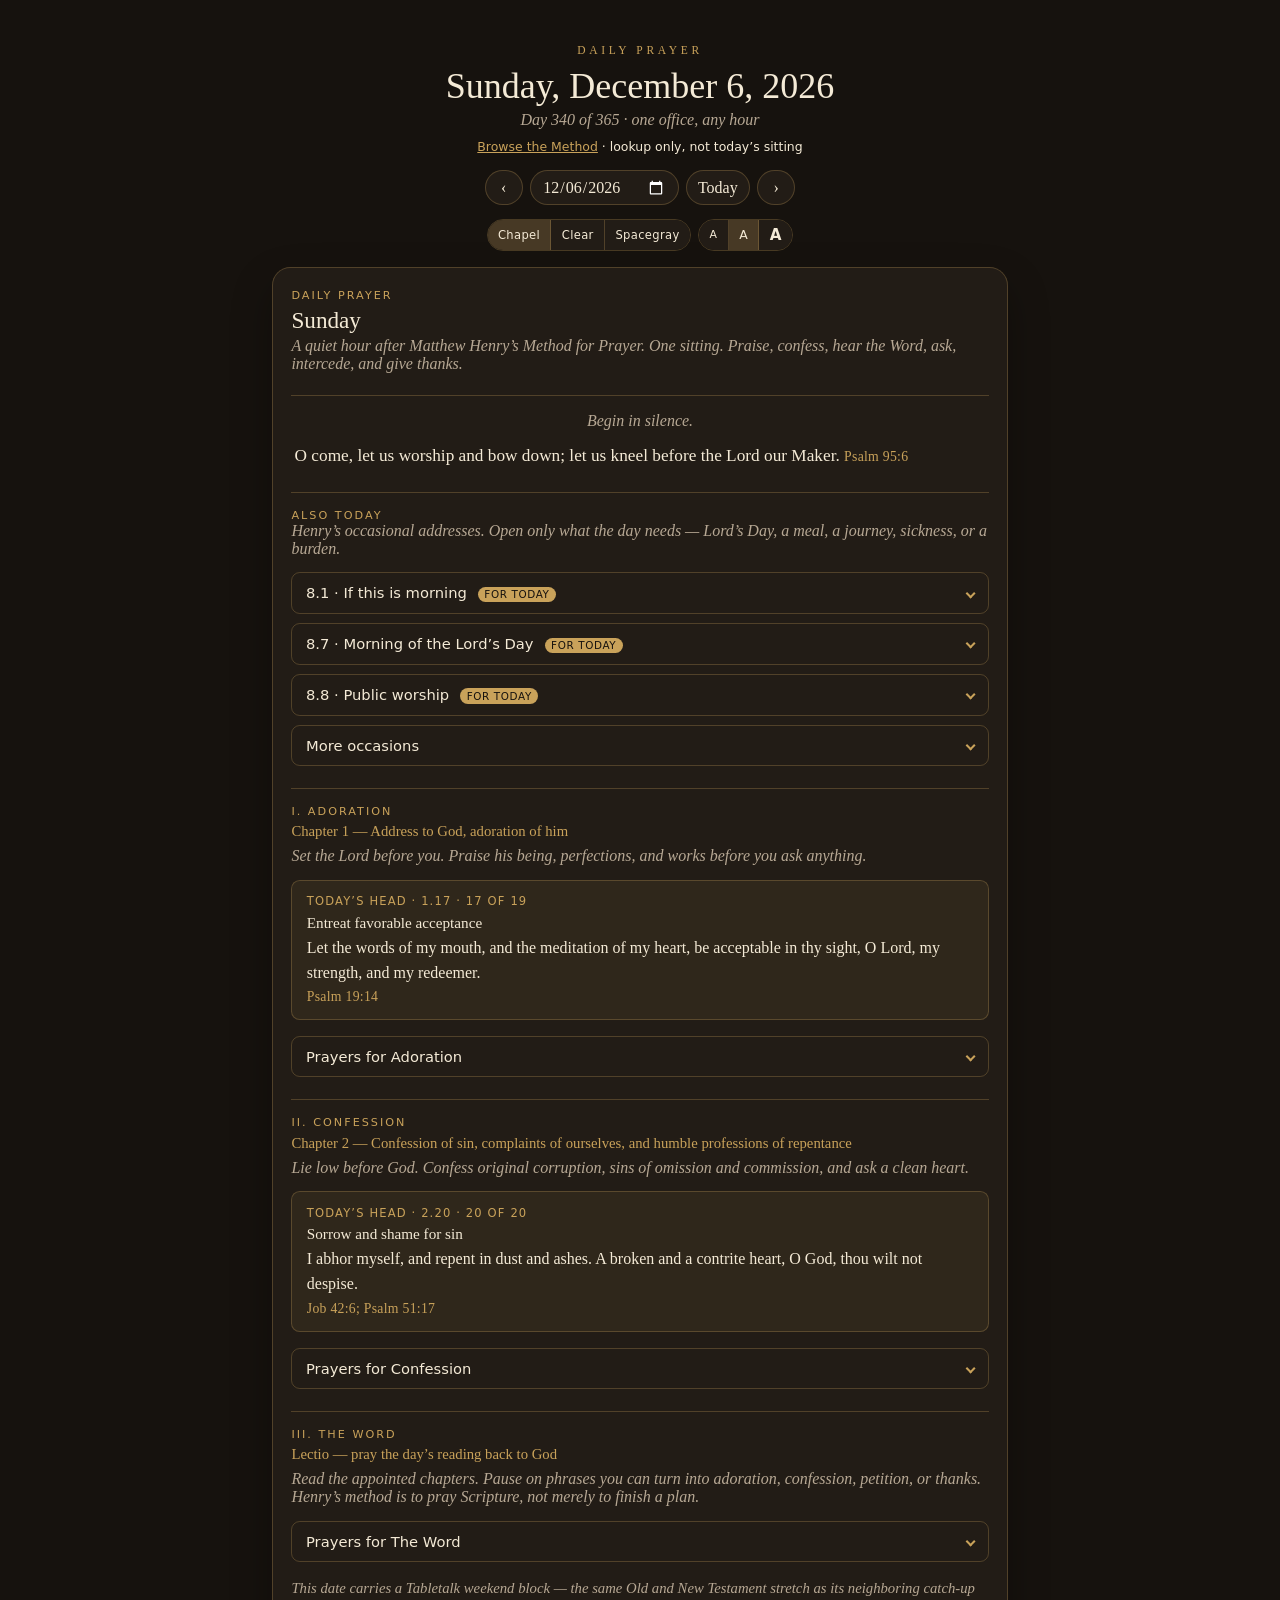
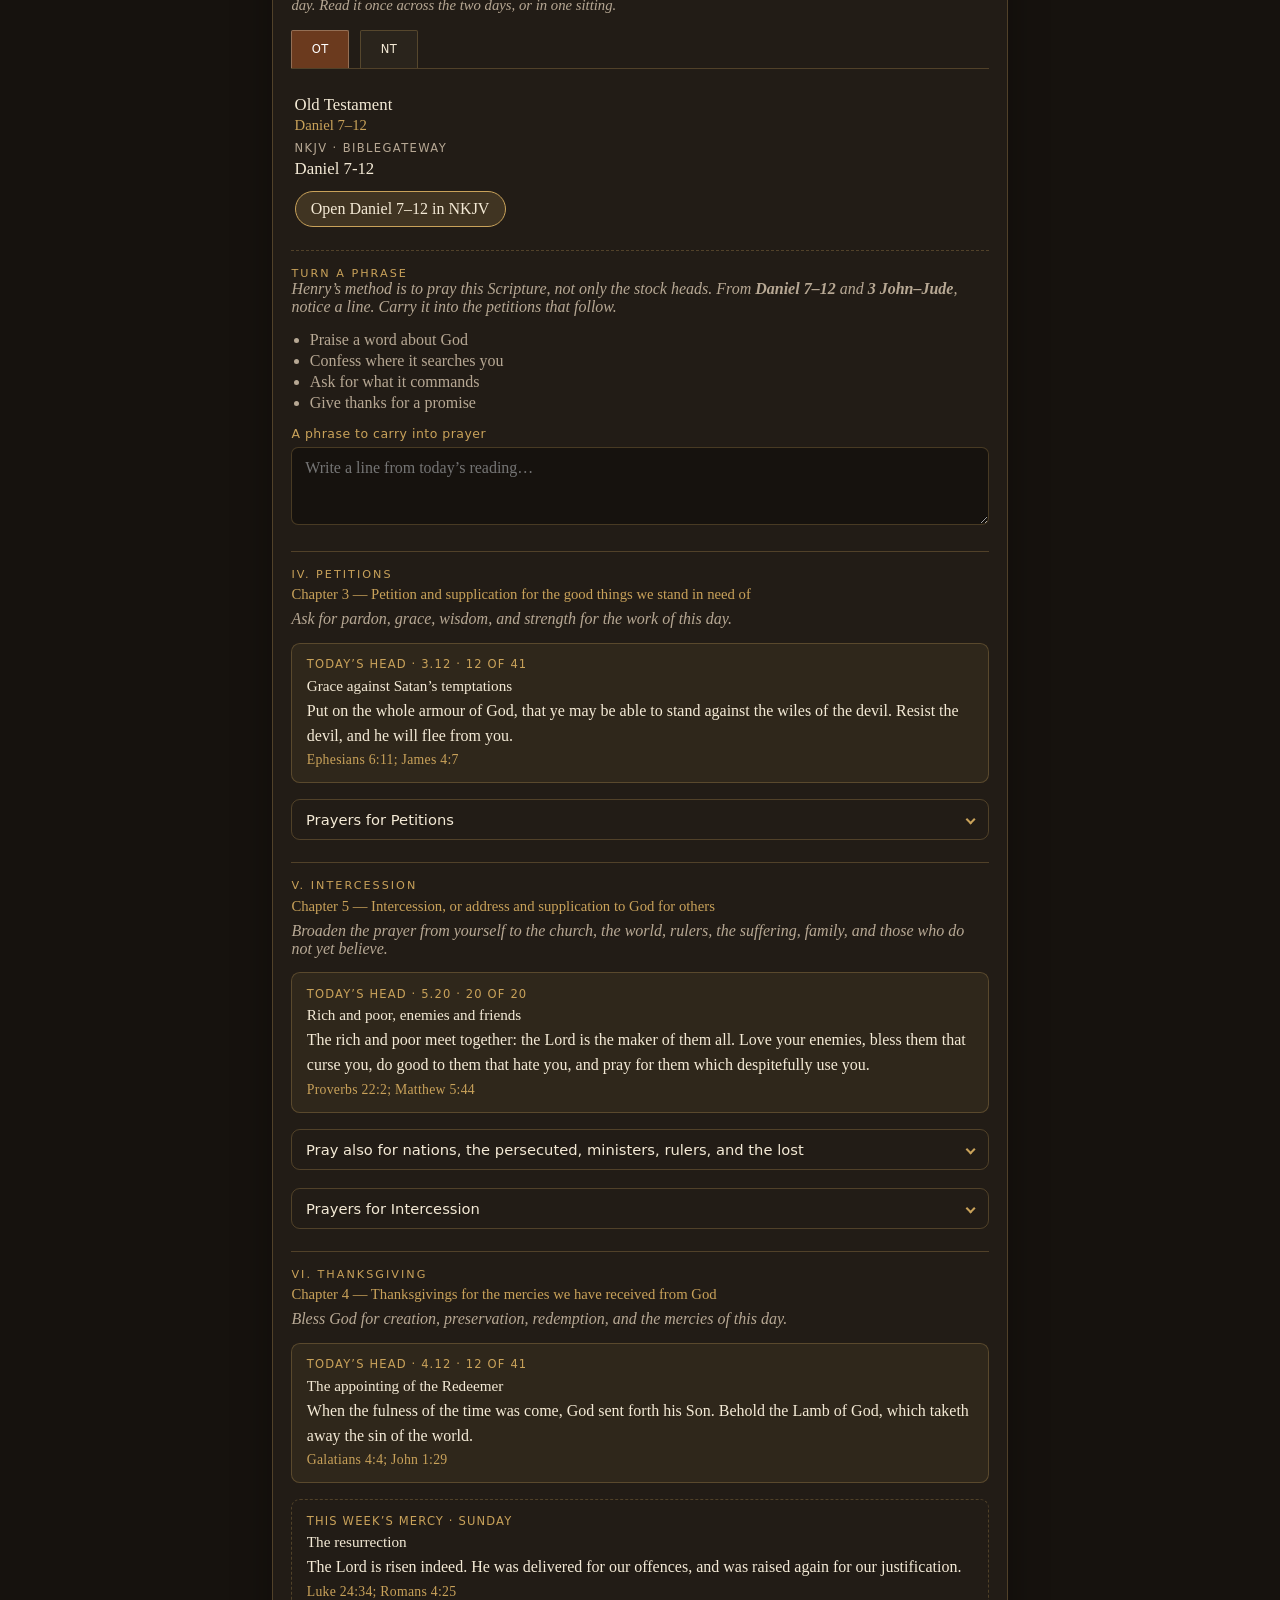
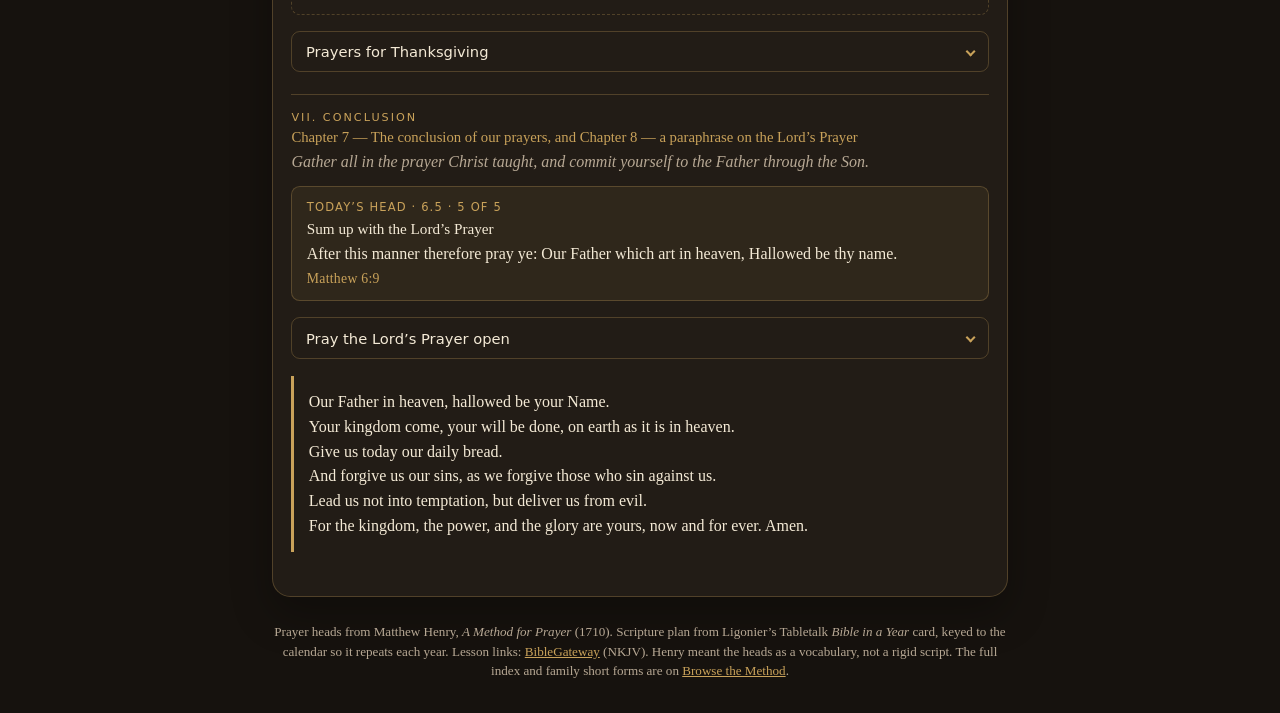
==== web/index.html @ b6357382 "Start Daily Prayer, a Matthew Henry office with a year-repeating Tabletalk plan. Serve on 8767 besid" ====
<!DOCTYPE html>
<html lang="en">
<head>
  <meta charset="utf-8">
  <meta name="viewport" content="width=device-width, initial-scale=1, viewport-fit=cover">
  <meta name="theme-color" content="#1a1612">
  <meta name="description" content="A daily prayer office after Matthew Henry’s Method, with a year-repeating Bible-in-a-year reading plan.">
  <title>Daily Prayer</title>
  <link rel="manifest" href="manifest.webmanifest">
  <link rel="icon" href="icons/icon.svg" type="image/svg+xml">
  <link rel="apple-touch-icon" href="icons/icon.svg">
  <script>
    (function () {
      const root = document.documentElement;
      let theme = localStorage.getItem("dp-theme") || "chapel";
      if (!["chapel", "clear", "spacegray"].includes(theme)) theme = "chapel";
      root.dataset.theme = theme;
      root.dataset.size = localStorage.getItem("dp-size") || "md";
    })();
  </script>
  <link rel="stylesheet" href="styles.css">
</head>
<body>
  <div class="app">
    <header class="masthead">
      <p class="brand">Daily Prayer</p>
      <h1 id="civil-date">Loading…</h1>
      <p id="progress" class="progress"></p>
      <p class="mast-link"><a href="method.html">Browse the Method</a> · lookup only, not today’s sitting</p>
      <div class="date-nav">
        <button type="button" id="prev-day" aria-label="Previous day">‹</button>
        <input type="date" id="date-input" aria-label="Choose date">
        <button type="button" id="today">Today</button>
        <button type="button" id="next-day" aria-label="Next day">›</button>
      </div>
      <div class="appearance" role="toolbar" aria-label="Reading appearance">
        <div class="appearance__group" role="group" aria-label="Theme">
          <button type="button" data-theme="chapel" title="Chapel">Chapel</button>
          <button type="button" data-theme="clear" title="Clear reading">Clear</button>
          <button type="button" data-theme="spacegray" title="Spacegray">Spacegray</button>
        </div>
        <div class="appearance__group appearance__sizes" role="group" aria-label="Text size">
          <button type="button" data-size="sm" title="Smaller text">A</button>
          <button type="button" data-size="md" title="Medium text">A</button>
          <button type="button" data-size="lg" title="Larger text">A</button>
        </div>
      </div>
    </header>

    <main id="office" class="office"></main>

    <footer class="colophon">
      Prayer heads from Matthew Henry, <cite>A Method for Prayer</cite> (1710).
      Scripture plan from Ligonier’s Tabletalk <cite>Bible in a Year</cite> card, keyed to the calendar so it repeats each year.
      Lesson links: <a href="https://www.biblegateway.com/">BibleGateway</a> (NKJV).
      Henry meant the heads as a vocabulary, not a rigid script.
      The full index and family short forms are on <a href="method.html">Browse the Method</a>.
    </footer>
  </div>

  <script src="js/bible.js"></script>
  <script src="js/app.js"></script>
</body>
</html>
---- web/styles.css ----
:root,
html[data-theme="chapel"] {
  --bg: #16120e;
  --bg-raise: #221c16;
  --ink: #f4ead6;
  --muted: #b7a894;
  --accent: #c9a25a;
  --accent-dim: #8b6d36;
  --rule: rgba(201, 162, 90, 0.28);
  --danger: #9a3a32;
  --shadow: 0 18px 40px rgba(0, 0, 0, 0.28);
  --tab: #2a241c;
  --tab-active: #6b3a1e;
  --font: "Iowan Old Style", Palatino, "Palatino Linotype", "Times New Roman", serif;
  --ui: ui-sans-serif, system-ui, sans-serif;
  --scheme: dark;
  color-scheme: dark;
}

html[data-theme="clear"] {
  --bg: #f4f1ea;
  --bg-raise: #fffdf8;
  --ink: #1d1c19;
  --muted: #5b574f;
  --accent: #23415f;
  --accent-dim: #4a6780;
  --rule: #d7d0c3;
  --danger: #9a2f2f;
  --shadow: 0 10px 28px rgba(40, 32, 18, 0.08);
  --tab: #eee;
  --tab-active: #500;
  --font: "Segoe UI", "Source Sans 3", system-ui, sans-serif;
  --ui: "Segoe UI", system-ui, sans-serif;
  --scheme: light;
  color-scheme: light;
}

html[data-theme="spacegray"] {
  --bg: #181c24;
  --bg-raise: #242933;
  --ink: #e8edf4;
  --muted: #aeb6c2;
  --accent: #a3b8cc;
  --accent-dim: #8096aa;
  --rule: rgba(174, 182, 194, 0.28);
  --danger: #e07a82;
  --shadow: 0 18px 40px rgba(8, 10, 14, 0.4);
  --tab: #444;
  --tab-active: #3d5568;
  --font: Palatino, "Palatino Linotype", "Iowan Old Style", "Times New Roman", serif;
  --ui: ui-sans-serif, system-ui, sans-serif;
  --scheme: dark;
  color-scheme: dark;
}

html[data-size="sm"] { --type: 0.9; }
html[data-size="md"] { --type: 1; }
html[data-size="lg"] { --type: 1.2; }

* { box-sizing: border-box; }

html, body {
  margin: 0;
  min-height: 100%;
  background: var(--bg);
  color: var(--ink);
  font-family: var(--font);
  font-size: calc(16px * var(--type, 1));
}

html[data-theme="chapel"] body,
html[data-theme="spacegray"] body {
  background:
    radial-gradient(1200px 500px at 50% -10%, color-mix(in srgb, var(--accent) 14%, transparent), transparent 55%),
    var(--bg);
}

body {
  padding: 1.25rem 1rem calc(2rem + env(safe-area-inset-bottom));
}

.app {
  max-width: 46rem;
  margin: 0 auto;
}

.masthead {
  text-align: center;
  padding: 1.5rem 0 1rem;
}

.brand {
  margin: 0;
  letter-spacing: 0.32em;
  text-transform: uppercase;
  font-size: 0.72rem;
  color: var(--accent);
}

.masthead h1 {
  margin: 0.55rem 0 0.25rem;
  font-weight: 500;
  font-size: clamp(1.6rem, 4vw, 2.25rem);
}

.progress {
  margin: 0.15rem 0 0;
  color: var(--muted);
  font-style: italic;
}

.date-nav {
  display: flex;
  justify-content: center;
  gap: 0.45rem;
  margin-top: 1rem;
}

.date-nav button,
.date-nav input,
.appearance button,
.lesson-link,
.option-selector {
  font: inherit;
  color: var(--ink);
  background: var(--bg-raise);
  border: 1px solid var(--rule);
}

.date-nav button,
.appearance button,
.lesson-link,
.option-selector {
  cursor: pointer;
}

.date-nav button {
  min-width: 2.4rem;
  padding: 0.45rem 0.7rem;
  border-radius: 999px;
}

.date-nav input[type="date"] {
  border-radius: 999px;
  padding: 0.4rem 0.7rem;
}

.appearance {
  display: flex;
  flex-wrap: wrap;
  justify-content: center;
  gap: 0.45rem;
  margin-top: 0.85rem;
}

.appearance__group {
  display: flex;
  overflow: hidden;
  border-radius: 999px;
  border: 1px solid var(--rule);
}

.appearance__group button {
  border: 0;
  border-right: 1px solid var(--rule);
  border-radius: 0;
  padding: 0.38rem 0.65rem;
  font-family: var(--ui);
  font-size: 0.72rem;
  letter-spacing: 0.03em;
}

.appearance__group button:last-child { border-right: 0; }

.appearance button.is-active {
  background: color-mix(in srgb, var(--accent) 22%, var(--bg-raise));
}

.appearance__sizes button:nth-child(1) { font-size: 0.68rem; }
.appearance__sizes button:nth-child(2) { font-size: 0.78rem; }
.appearance__sizes button:nth-child(3) { font-size: 0.95rem; font-weight: 600; }

.office {
  background: var(--bg-raise);
  border: 1px solid var(--rule);
  border-radius: 1.15rem;
  padding: 1.3rem 1.15rem 1.7rem;
  box-shadow: var(--shadow);
}

.office-head { margin-bottom: 1rem; }

.eyebrow {
  margin: 0;
  color: var(--accent);
  letter-spacing: 0.18em;
  text-transform: uppercase;
  font-size: 0.7rem;
  font-family: var(--ui);
}

.office-head h2 {
  margin: 0.35rem 0 0.2rem;
  font-size: 1.45rem;
  font-weight: 500;
}

.lede {
  margin: 0;
  color: var(--muted);
  font-style: italic;
}

.opening,
.block {
  margin: 1.35rem 0 0;
  padding-top: 1rem;
  border-top: 1px solid var(--rule);
}

.silence {
  margin: 0 0 0.85rem;
  color: var(--muted);
  font-style: italic;
  text-align: center;
}

.sentence {
  margin: 0;
  padding: 0 0.2rem;
  line-height: 1.55;
  font-size: 1.08rem;
}

.sentence cite,
.prompt cite {
  color: var(--accent);
  font-style: normal;
  font-size: 0.86rem;
  letter-spacing: 0.02em;
}

.chapter {
  margin: 0.35rem 0 0.45rem;
  color: var(--accent);
  font-size: 0.92rem;
}

.movement {
  margin: 0 0 0.9rem;
  color: var(--muted);
  font-style: italic;
}

.rollup {
  margin: 0.85rem 0 1.1rem;
  border: 1px solid var(--rule);
  border-radius: 0.55rem;
  overflow: hidden;
}

.rollup__toggle {
  display: flex;
  align-items: center;
  justify-content: space-between;
  width: 100%;
  margin: 0;
  padding: 0.7rem 0.85rem;
  font-family: var(--ui);
  font-size: 0.92rem;
  text-align: left;
  color: var(--ink);
  background: transparent;
  border: 0;
  cursor: pointer;
}

.rollup__toggle:hover,
.rollup__toggle:focus-visible {
  background: color-mix(in srgb, var(--accent) 10%, transparent);
}

.rollup__chevron {
  width: 0.45rem;
  height: 0.45rem;
  border-right: 2px solid var(--accent);
  border-bottom: 2px solid var(--accent);
  transform: rotate(45deg);
  transition: transform 0.2s ease;
}

.rollup__item[aria-expanded="true"] .rollup__chevron {
  transform: rotate(225deg);
}

.rollup__body {
  display: none;
  padding: 0 0.9rem 0.95rem;
}

.rollup__item[aria-expanded="true"] .rollup__body {
  display: block;
}

.rollup__verse {
  margin: 0 0 0.75rem;
  line-height: 1.55;
}

.rollup__verse:last-child { margin-bottom: 0; }

.rollup__verse cite {
  color: var(--accent);
  font-style: normal;
  font-size: 0.82rem;
}

.also {
  margin: 1.35rem 0 0;
  padding-top: 1rem;
  border-top: 1px solid var(--rule);
}

.also .rollup { margin: 0.55rem 0; }

.also__more .rollup { margin: 0.45rem 0; }

.also__badge {
  display: inline-block;
  margin-left: 0.4rem;
  padding: 0.1rem 0.4rem;
  border-radius: 999px;
  font-size: 0.65rem;
  letter-spacing: 0.06em;
  text-transform: uppercase;
  color: var(--bg);
  background: var(--accent);
  vertical-align: middle;
}

.head-today {
  margin: 0 0 0.35rem;
  font-family: var(--ui);
  font-size: 0.72rem;
  letter-spacing: 0.1em;
  text-transform: uppercase;
  color: var(--accent);
}

.prompt--today {
  margin: 0.85rem 0 1rem;
  padding: 0.85rem 0.9rem;
  border: 1px solid var(--rule);
  border-radius: 0.55rem;
  background: color-mix(in srgb, var(--accent) 8%, var(--bg-raise));
}

.prompt--today h3 {
  margin: 0 0 0.35rem;
  font-size: 1.05rem;
  font-weight: 500;
}

.lectio {
  margin-top: 1.25rem;
  padding-top: 1rem;
  border-top: 1px dashed var(--rule);
}

.lectio__cues {
  margin: 0.35rem 0 0.85rem;
  padding-left: 1.15rem;
  color: var(--muted);
}

.lectio__cues li { margin: 0.2rem 0; }

.lectio__label {
  display: block;
  margin-bottom: 0.35rem;
  font-family: var(--ui);
  font-size: 0.78rem;
  letter-spacing: 0.04em;
  color: var(--accent);
}

.lectio__note {
  width: 100%;
  min-height: 4.5rem;
  padding: 0.7rem 0.8rem;
  font: inherit;
  color: var(--ink);
  background: var(--bg);
  border: 1px solid var(--rule);
  border-radius: 0.45rem;
  resize: vertical;
}

.lectio__note:focus {
  outline: 2px solid color-mix(in srgb, var(--accent) 55%, transparent);
  outline-offset: 1px;
}

.prompts {
  display: grid;
  gap: 0.85rem;
}

.prompt h3 {
  margin: 0 0 0.25rem;
  font-size: 0.95rem;
  font-weight: 500;
  color: var(--accent);
}

.prompt--today h3,
.prompt--week h3 { color: var(--ink); }

.prompt--week {
  margin: 0.65rem 0 1rem;
  padding: 0.85rem 0.9rem;
  border: 1px dashed var(--rule);
  border-radius: 0.55rem;
}

.mast-link {
  margin: 0.65rem 0 0;
  font-family: var(--ui);
  font-size: 0.78rem;
}

.mast-link a { color: var(--accent); }

.lookup {
  width: min(100%, 22rem);
  margin-top: 0.85rem;
  padding: 0.45rem 0.75rem;
  font: inherit;
  color: var(--ink);
  background: var(--bg-raise);
  border: 1px solid var(--rule);
  border-radius: 999px;
}

.verse,
.lords-prayer {
  margin: 0;
  line-height: 1.55;
}

.lords-prayer {
  margin: 0 0 1rem;
  padding: 0.85rem 0.9rem;
  border-left: 3px solid var(--accent);
}

.prompt cite { display: block; margin-top: 0.25rem; }

.lessons__note {
  margin: 0.45rem 0 1rem;
  color: var(--muted);
  font-style: italic;
  font-size: 0.92rem;
}

.lesson {
  margin: 0 0 1.35rem;
}

.lesson h3 {
  margin: 0 0 0.55rem;
  font-size: 1.05rem;
  font-weight: 500;
}

.lesson h3 span {
  display: block;
  margin-top: 0.15rem;
  color: var(--accent);
  font-size: 0.92rem;
  font-weight: 400;
}

p.option-selector-wrapper {
  margin: 0 0 0.7rem;
  border-bottom: 1px solid var(--rule);
  padding: 0;
}

button.option-selector {
  background: var(--tab);
  border: 1px solid var(--rule);
  border-bottom: none;
  border-radius: 2px 2px 0 0;
  color: var(--ink);
  text-decoration: none;
  display: inline-block;
  text-align: center;
  font-family: var(--ui);
  font-size: 0.72rem;
  letter-spacing: 0.04em;
  margin-right: 0.45rem;
  min-width: 3.6rem;
  height: 2.4rem;
  padding: 0 0.7rem;
  transition: background 0.3s;
}

button.option-selector.active {
  color: #fff;
  background: var(--tab-active);
  border-color: color-mix(in srgb, var(--tab-active) 70%, var(--ink));
}

html[data-theme="clear"] button.option-selector.active {
  color: #fff;
}

.lesson-panel {
  padding: 0.9rem 0.2rem 0.2rem;
}

.lesson-panel h3 {
  margin: 0 0 0.45rem;
  font-size: 1.05rem;
  font-weight: 500;
}

.lesson-panel h3 span {
  display: block;
  margin-top: 0.15rem;
  color: var(--accent);
  font-size: 0.92rem;
  font-weight: 400;
}

.lesson-panel__kicker {
  margin: 0;
  font-family: var(--ui);
  font-size: 0.72rem;
  letter-spacing: 0.12em;
  text-transform: uppercase;
  color: var(--muted);
}

.lesson-panel__ref {
  margin: 0.25rem 0 0.75rem;
  font-size: 1.05rem;
}

.lesson-link {
  display: inline-block;
  border-radius: 999px;
  padding: 0.5rem 0.95rem;
  text-decoration: none;
  background: color-mix(in srgb, var(--accent) 18%, var(--bg-raise));
  border-color: var(--accent);
}

.lesson-link:hover,
.lesson-link:focus-visible {
  background: color-mix(in srgb, var(--accent) 32%, var(--bg-raise));
}

.empty {
  color: var(--muted);
  font-style: italic;
}

.colophon {
  margin: 1.6rem 0 0;
  color: var(--muted);
  font-size: 0.82rem;
  line-height: 1.5;
  text-align: center;
}

.colophon a {
  color: var(--accent);
}

@media (max-width: 420px) {
  .date-nav { flex-wrap: wrap; }
  .office { padding: 1.1rem 0.85rem 1.4rem; }
}
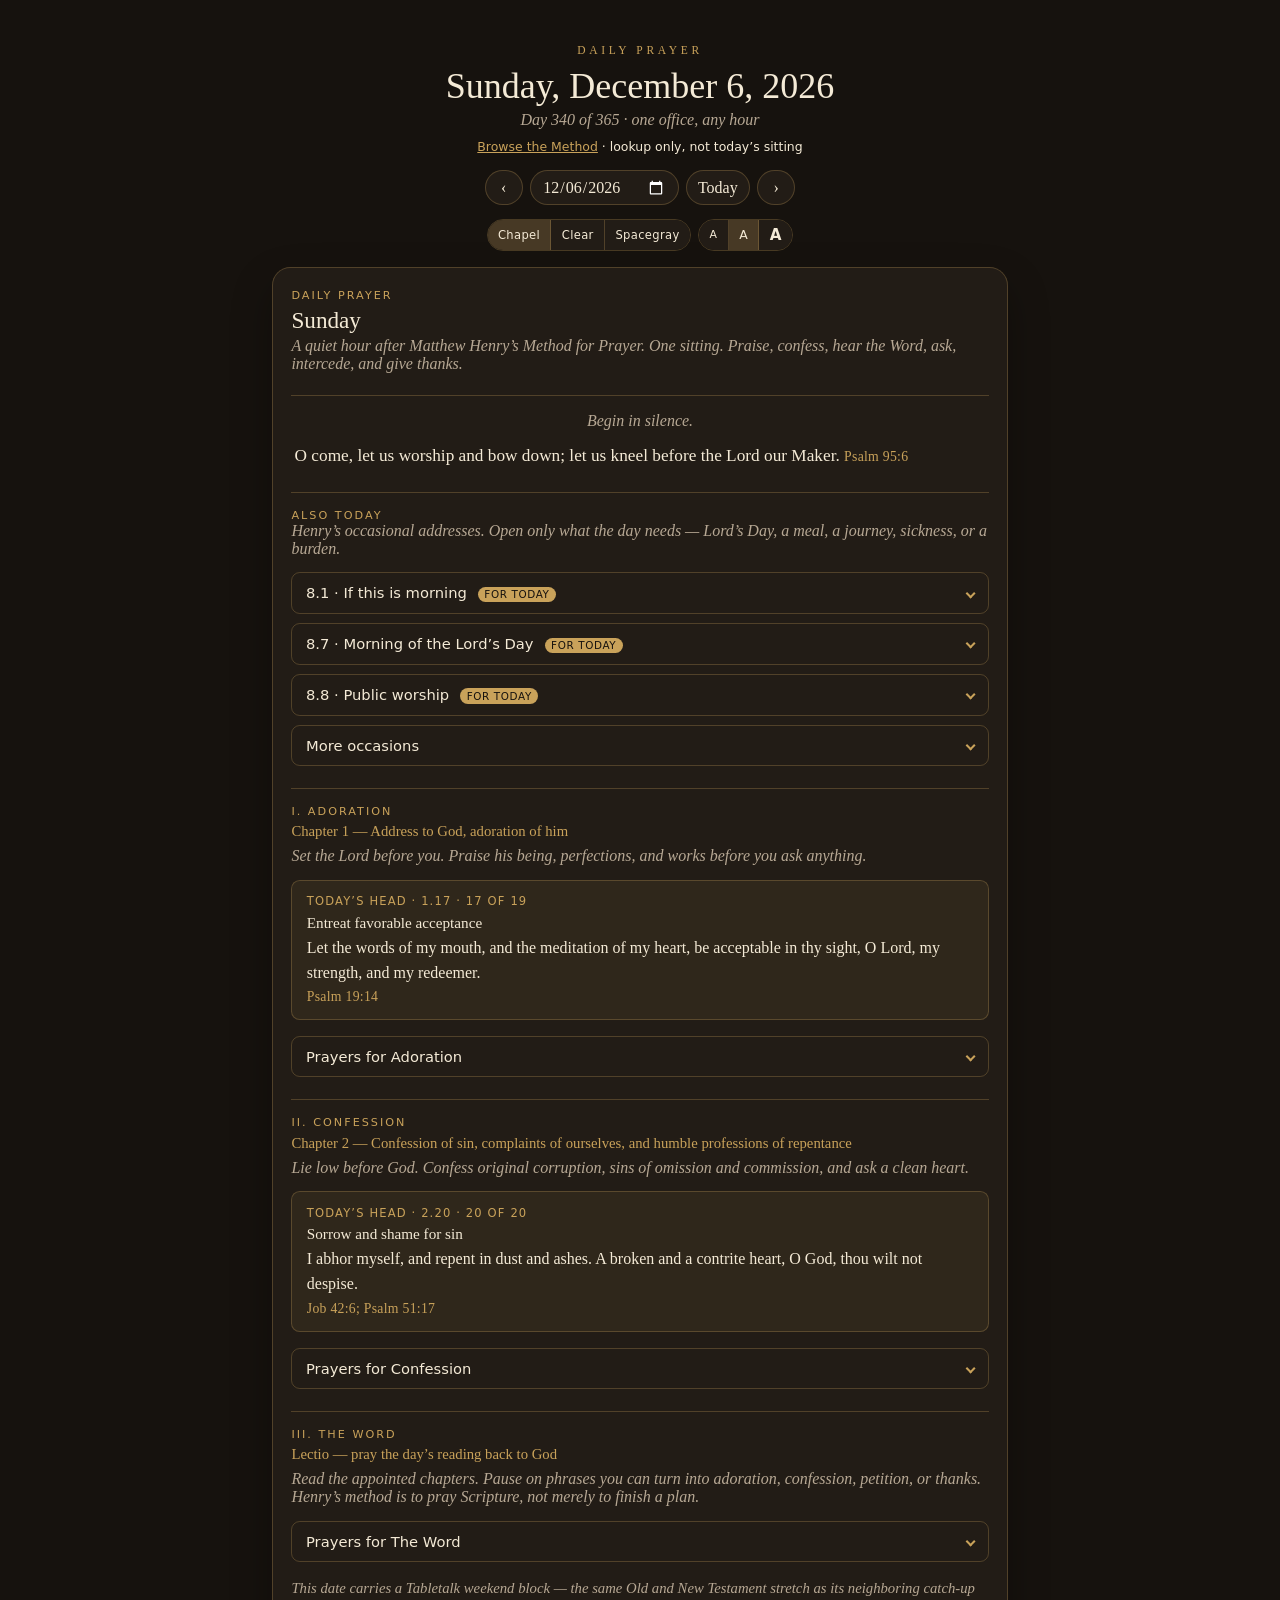
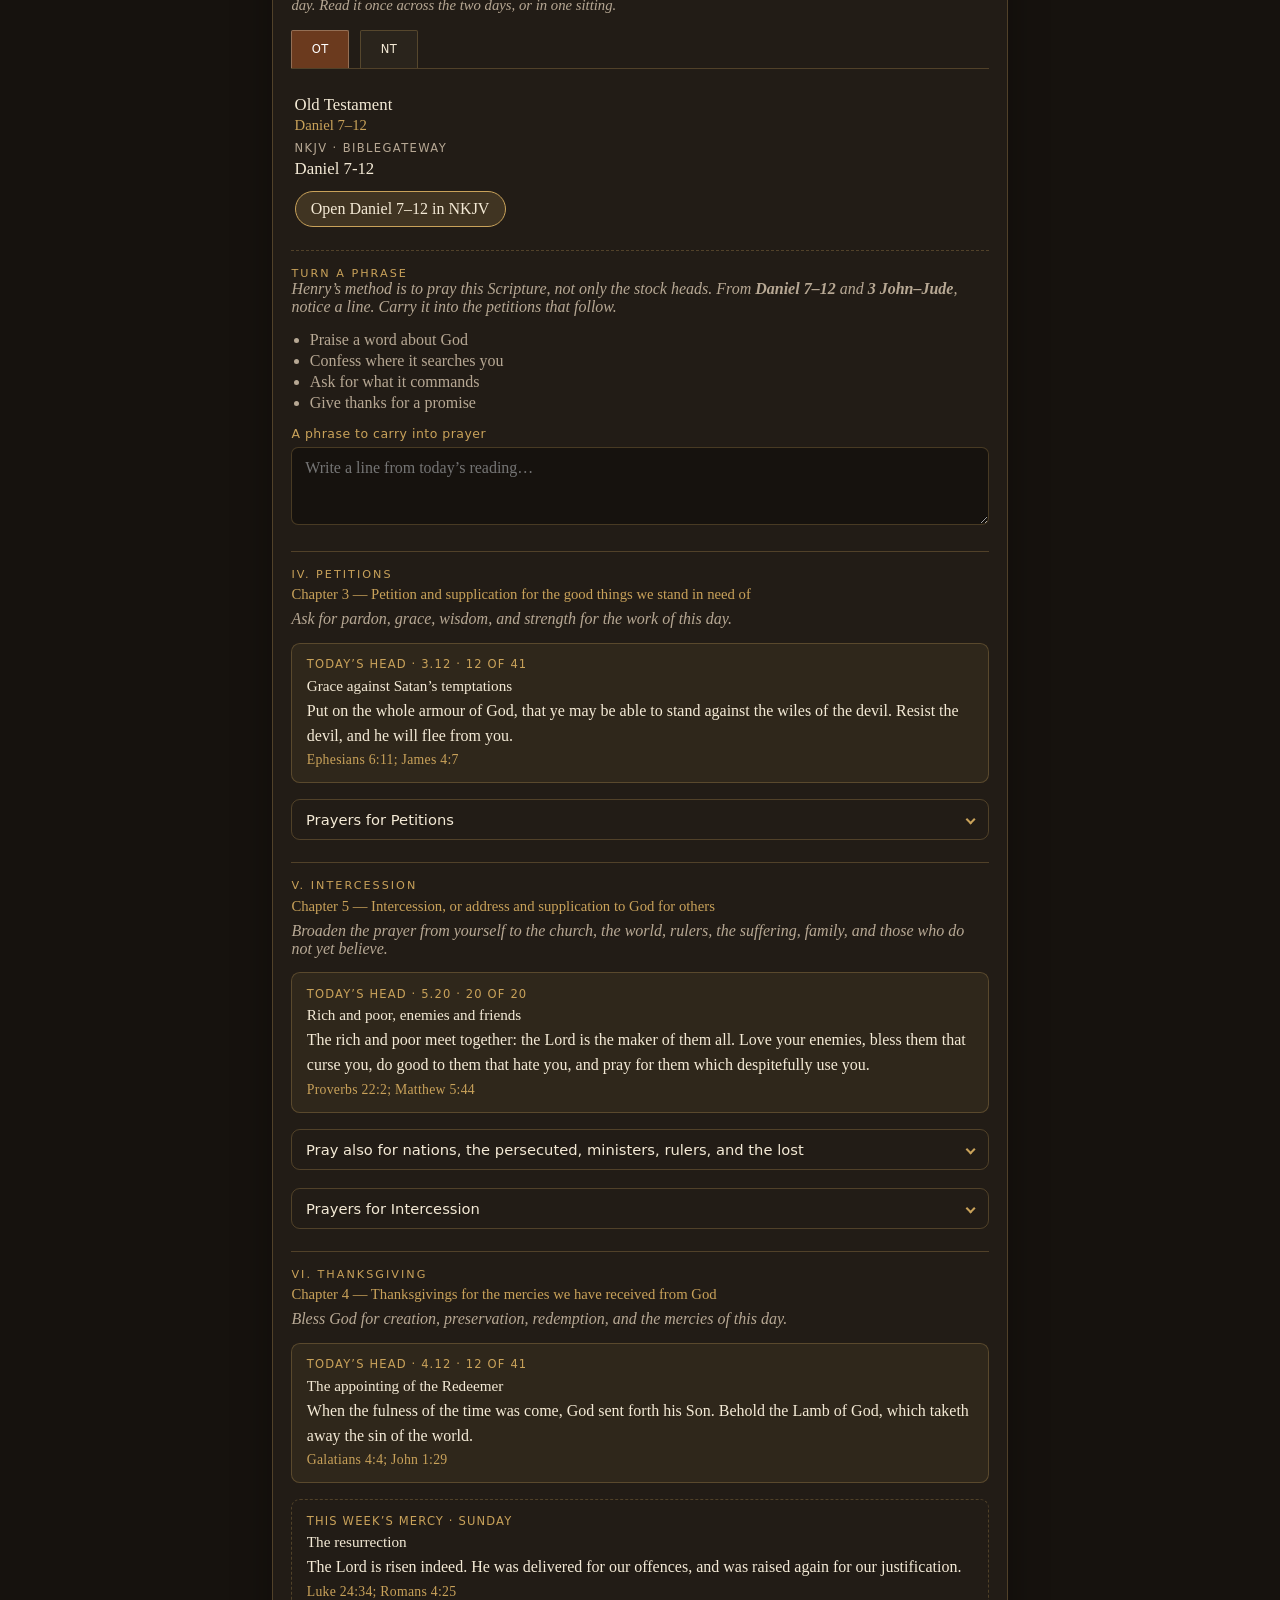
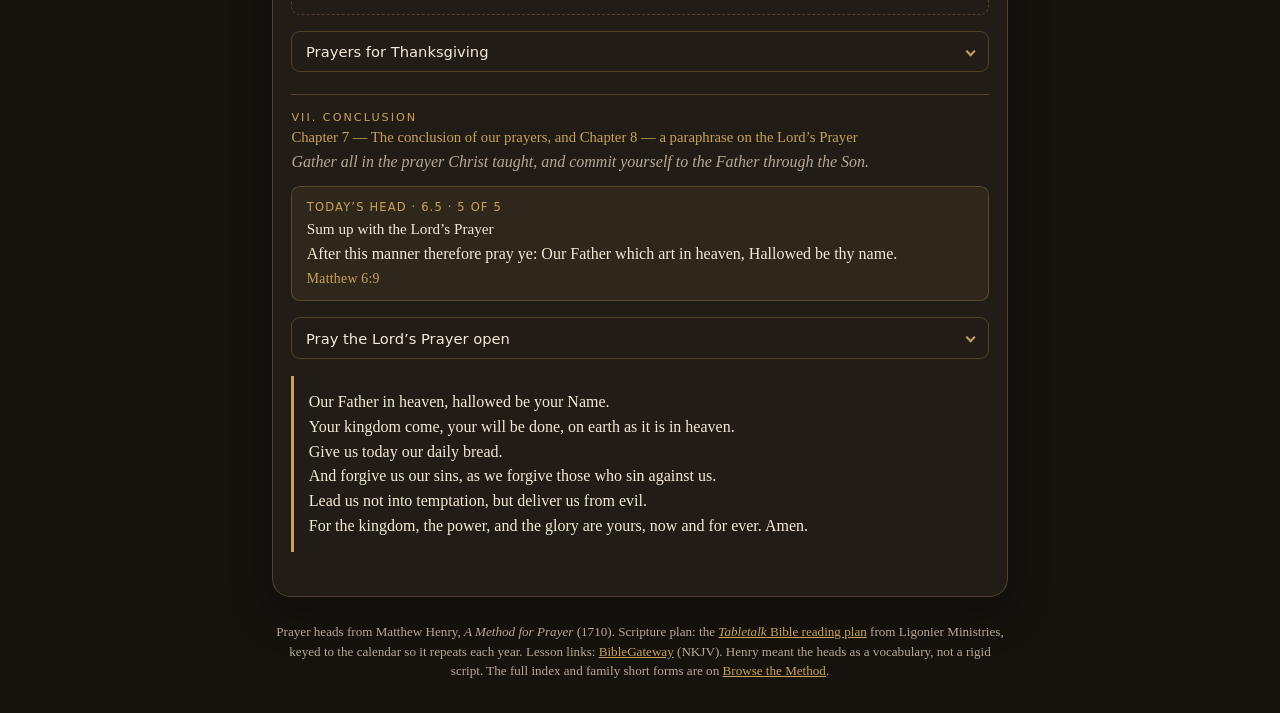
==== commit e5632bcb: "Attribute the Tabletalk reading plan to Ligonier’s Bible reading plans page." ====
--- a/web/index.html
+++ b/web/index.html
@@ -51,7 +51,7 @@
 
     <footer class="colophon">
       Prayer heads from Matthew Henry, <cite>A Method for Prayer</cite> (1710).
-      Scripture plan from Ligonier’s Tabletalk <cite>Bible in a Year</cite> card, keyed to the calendar so it repeats each year.
+      Scripture plan: the <a href="https://www.ligonier.org/posts/bible-reading-plans"><cite>Tabletalk</cite> Bible reading plan</a> from Ligonier Ministries, keyed to the calendar so it repeats each year.
       Lesson links: <a href="https://www.biblegateway.com/">BibleGateway</a> (NKJV).
       Henry meant the heads as a vocabulary, not a rigid script.
       The full index and family short forms are on <a href="method.html">Browse the Method</a>.
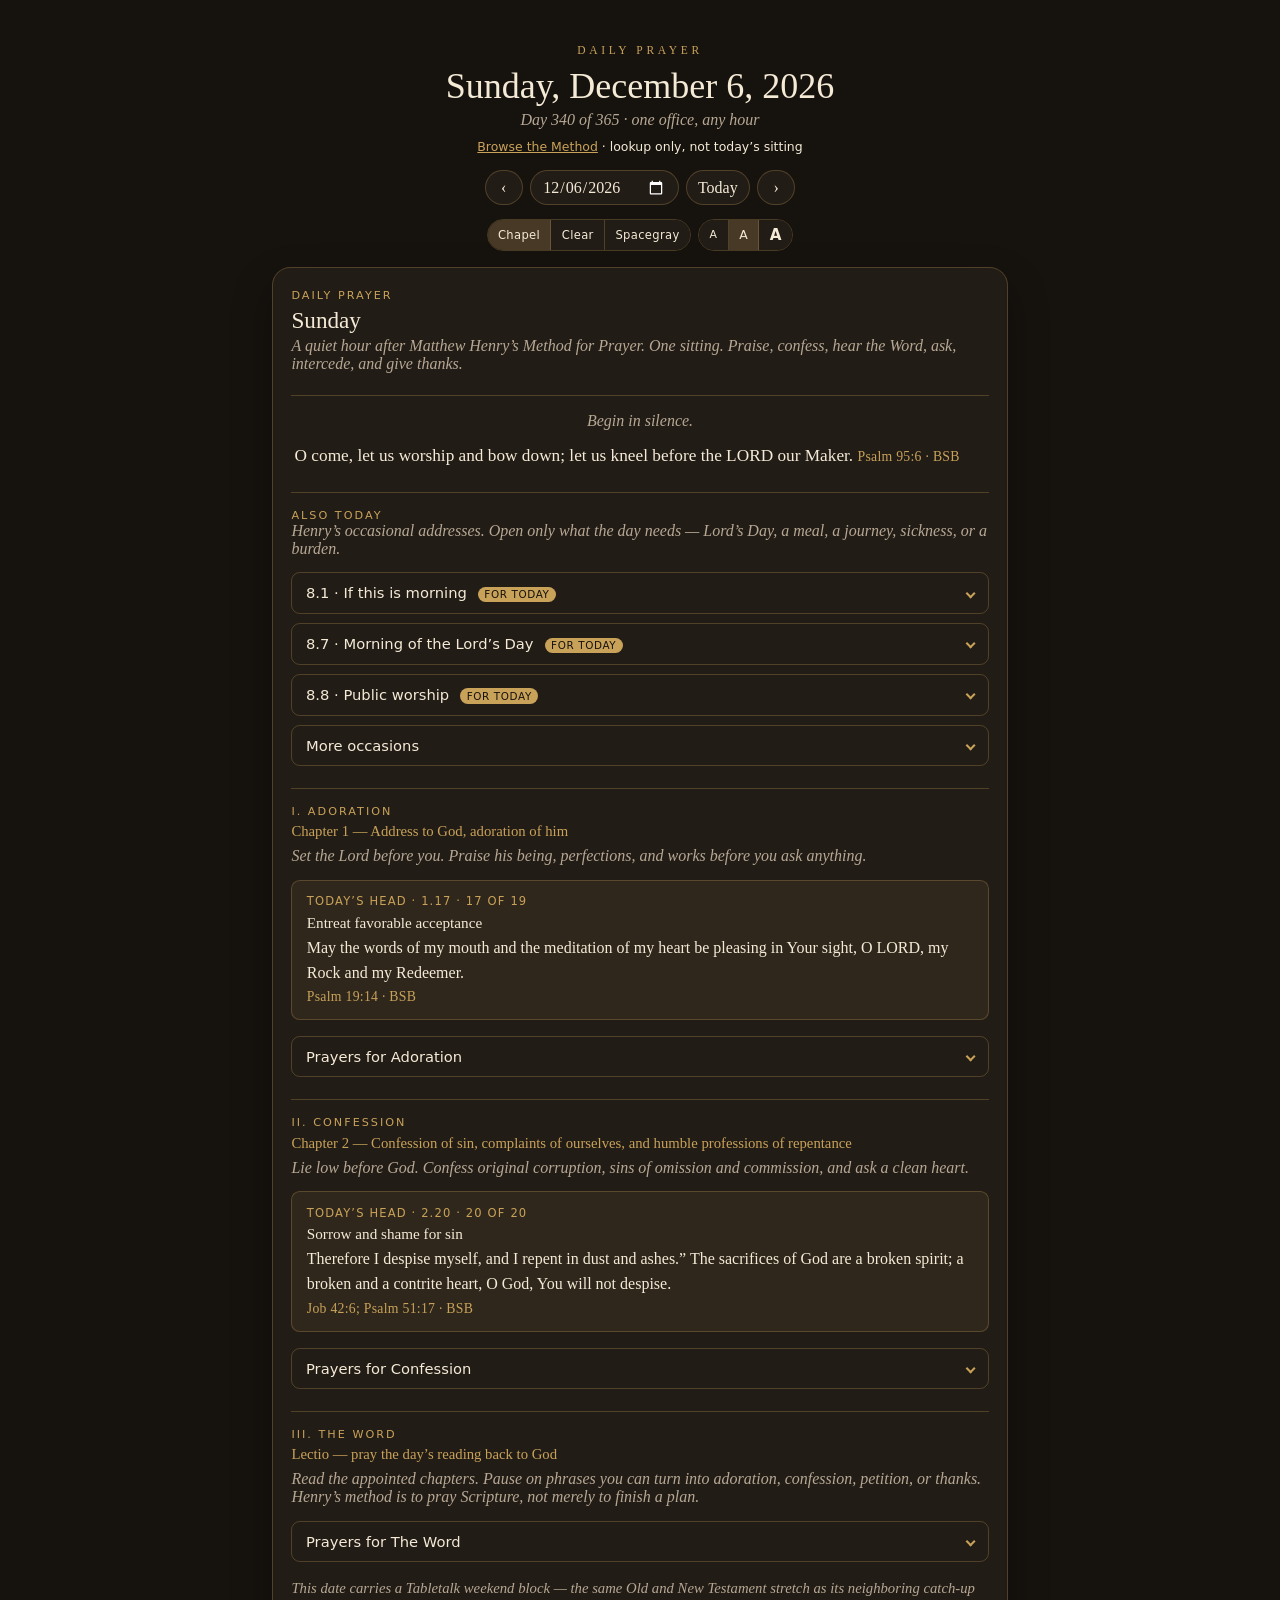
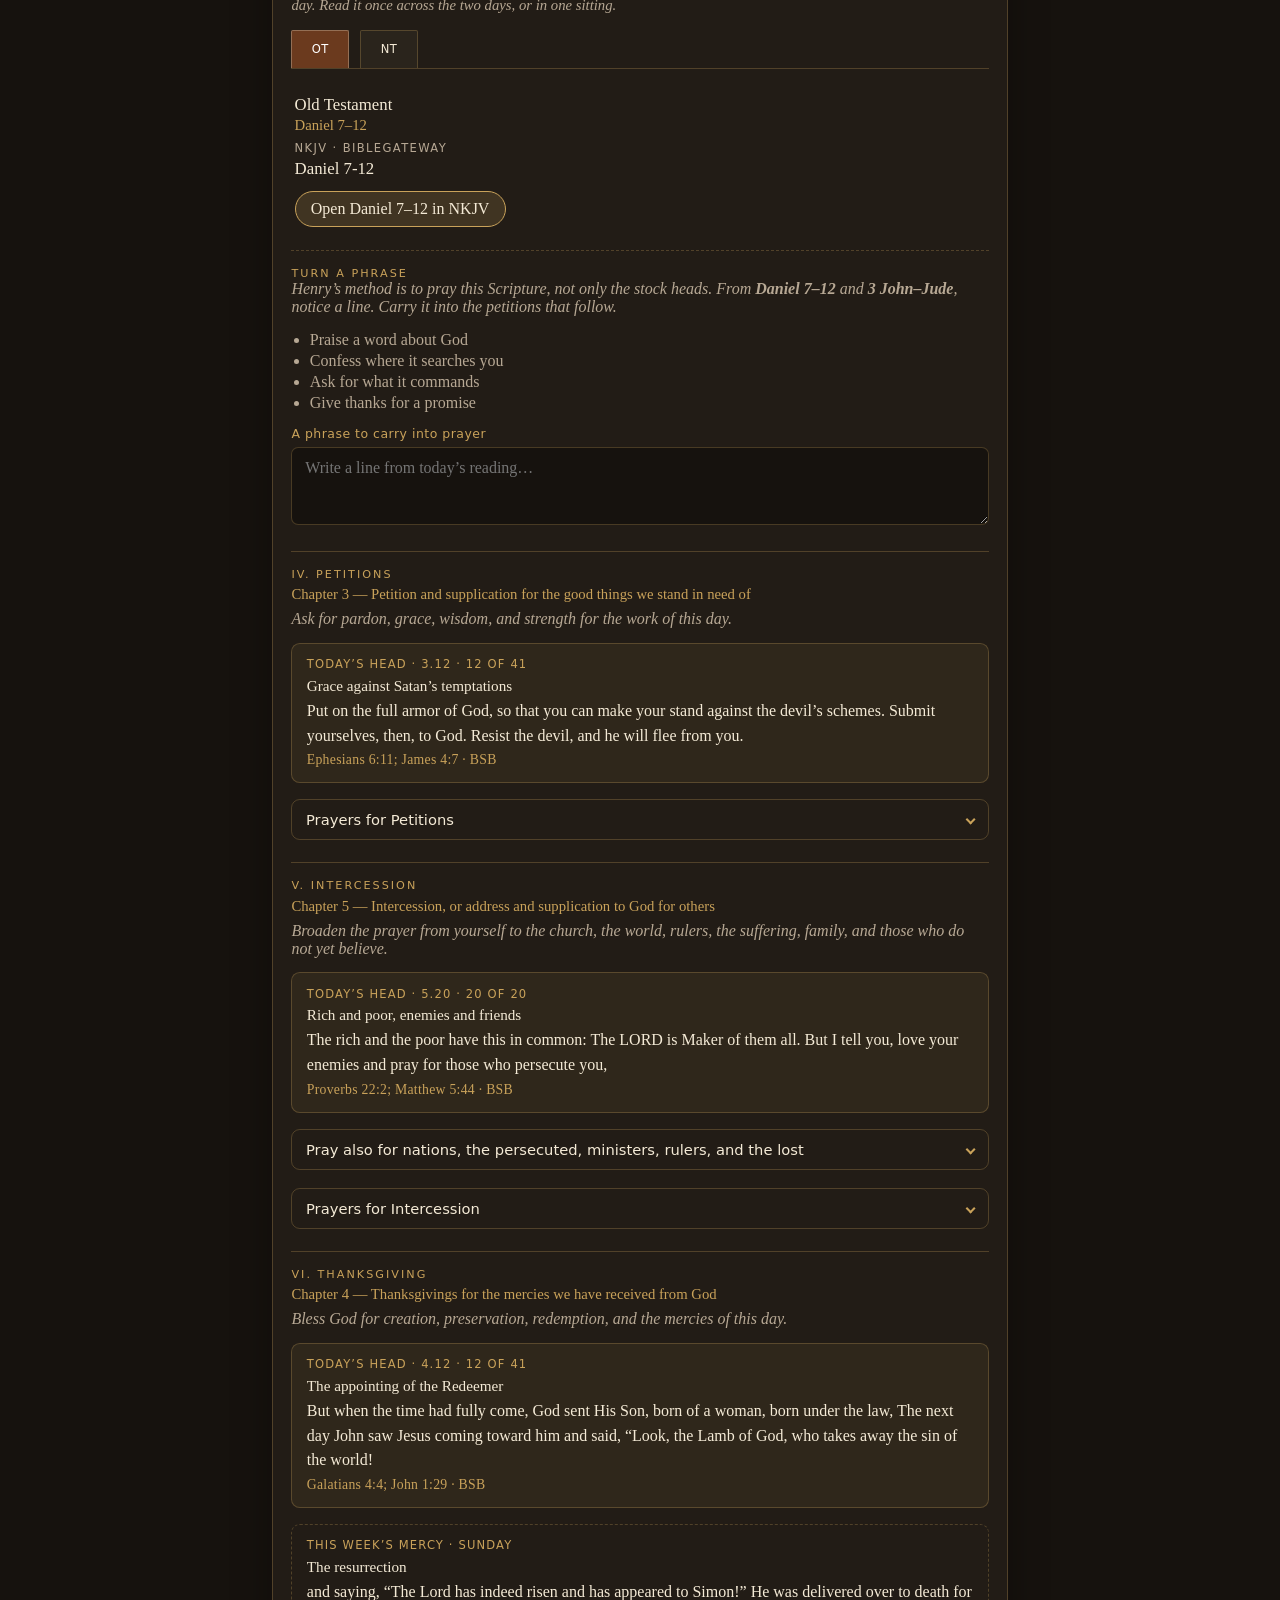
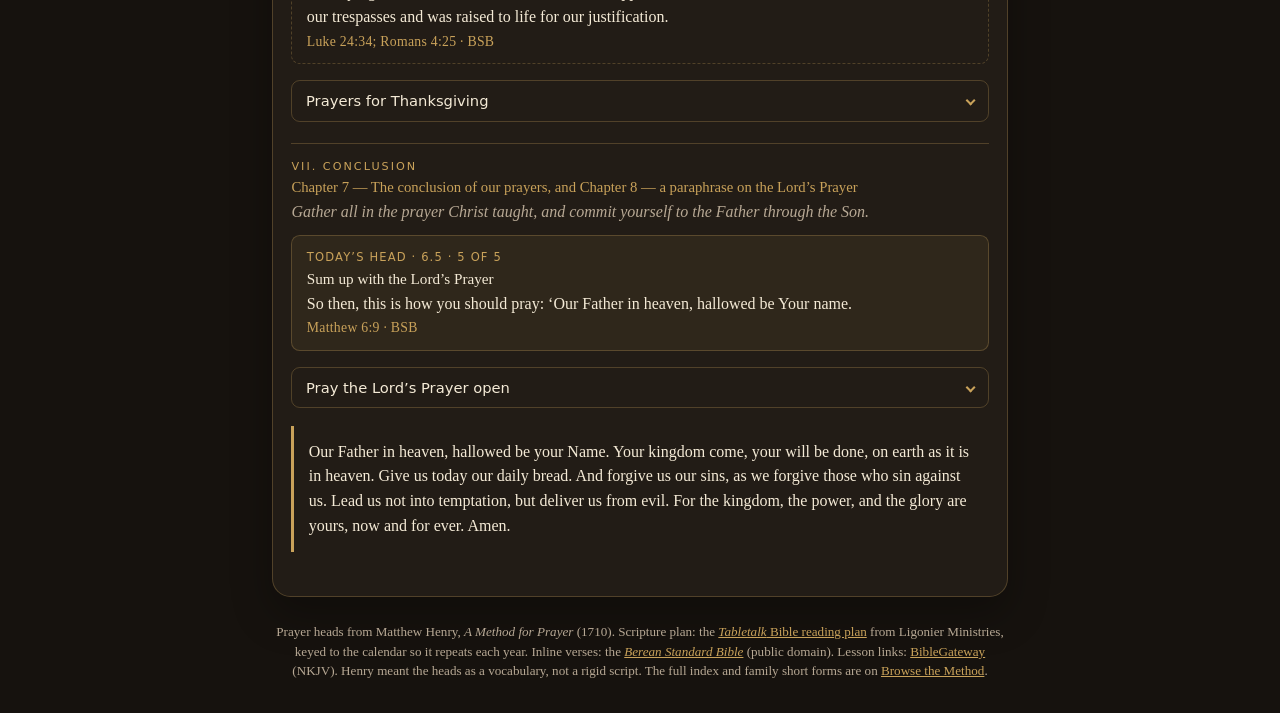
==== commit dc19b760: "Use BSB for inline verses; keep OT/NT lessons on NKJV. Resolve openings, Method heads, rollups, and " ====
--- a/web/index.html
+++ b/web/index.html
@@ -52,6 +52,7 @@
     <footer class="colophon">
       Prayer heads from Matthew Henry, <cite>A Method for Prayer</cite> (1710).
       Scripture plan: the <a href="https://www.ligonier.org/posts/bible-reading-plans"><cite>Tabletalk</cite> Bible reading plan</a> from Ligonier Ministries, keyed to the calendar so it repeats each year.
+      Inline verses: the <a href="https://bereanbible.com/"><cite>Berean Standard Bible</cite></a> (public domain).
       Lesson links: <a href="https://www.biblegateway.com/">BibleGateway</a> (NKJV).
       Henry meant the heads as a vocabulary, not a rigid script.
       The full index and family short forms are on <a href="method.html">Browse the Method</a>.
